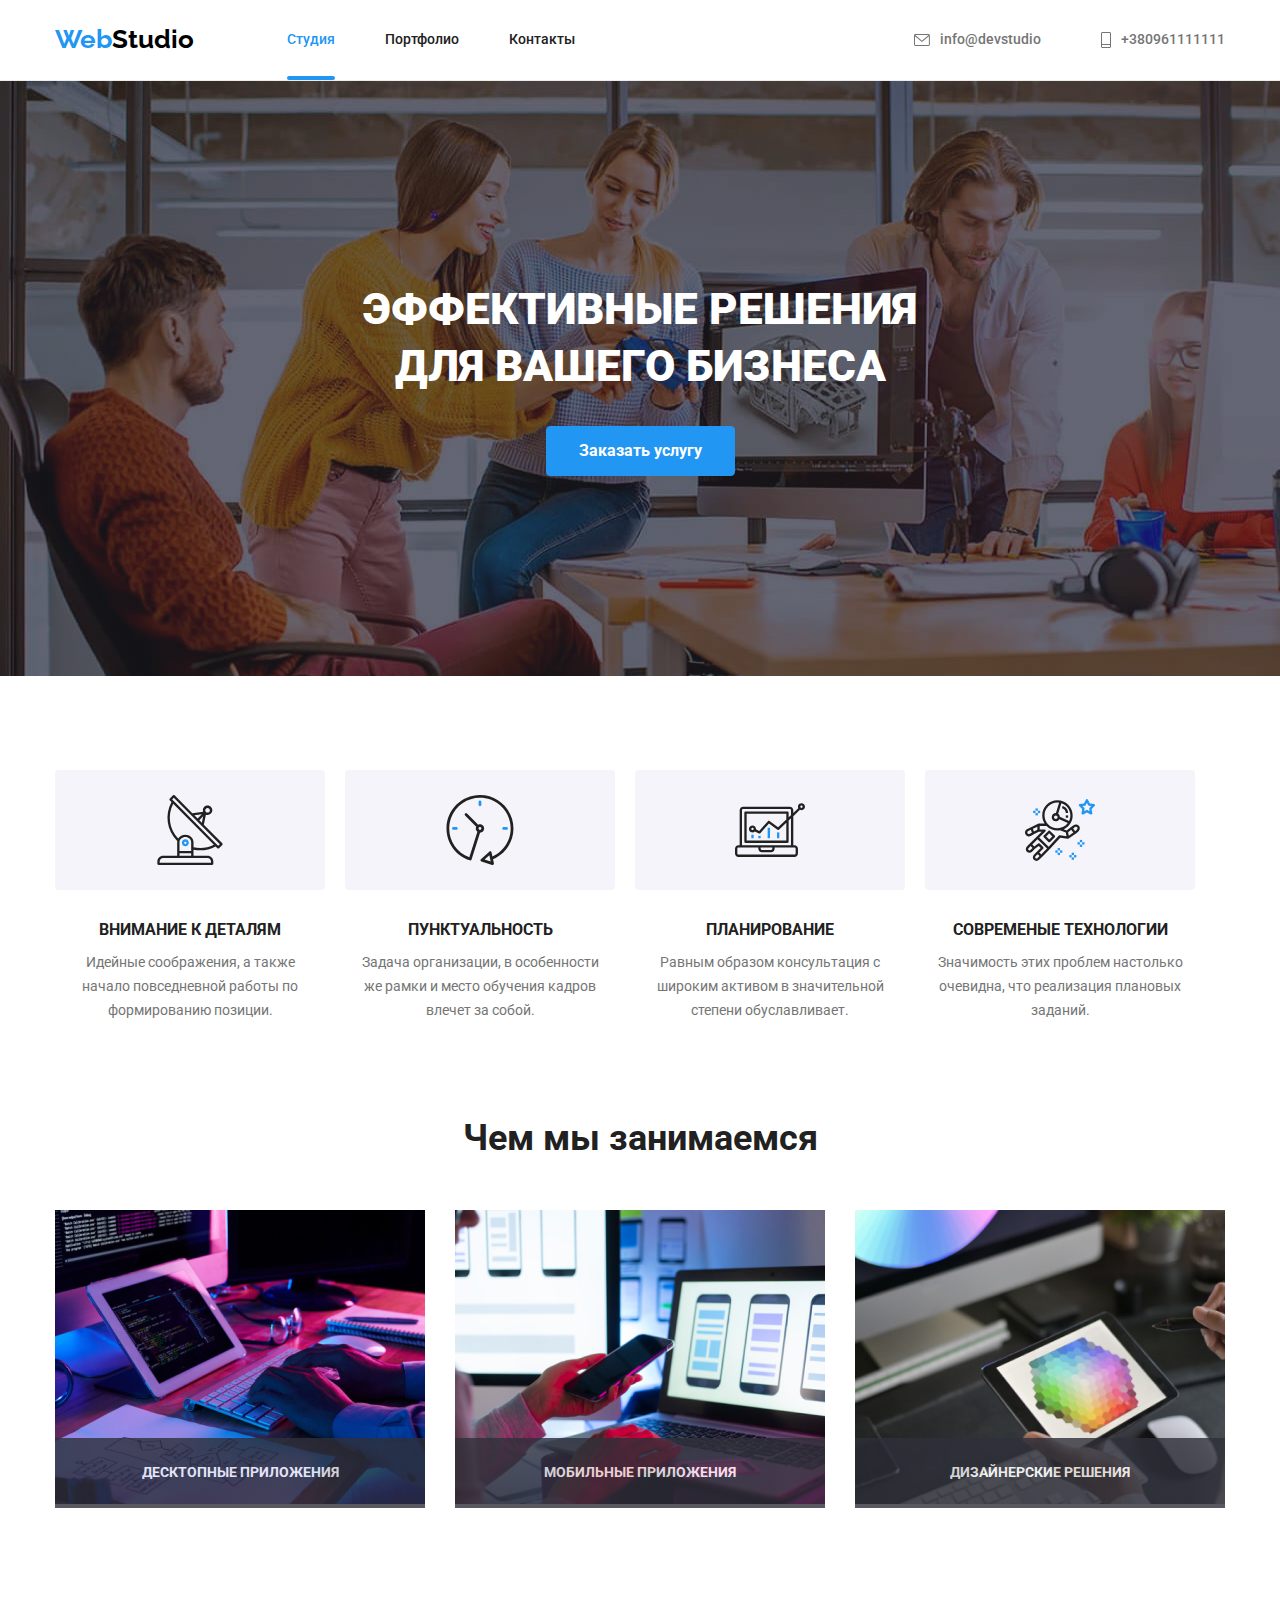
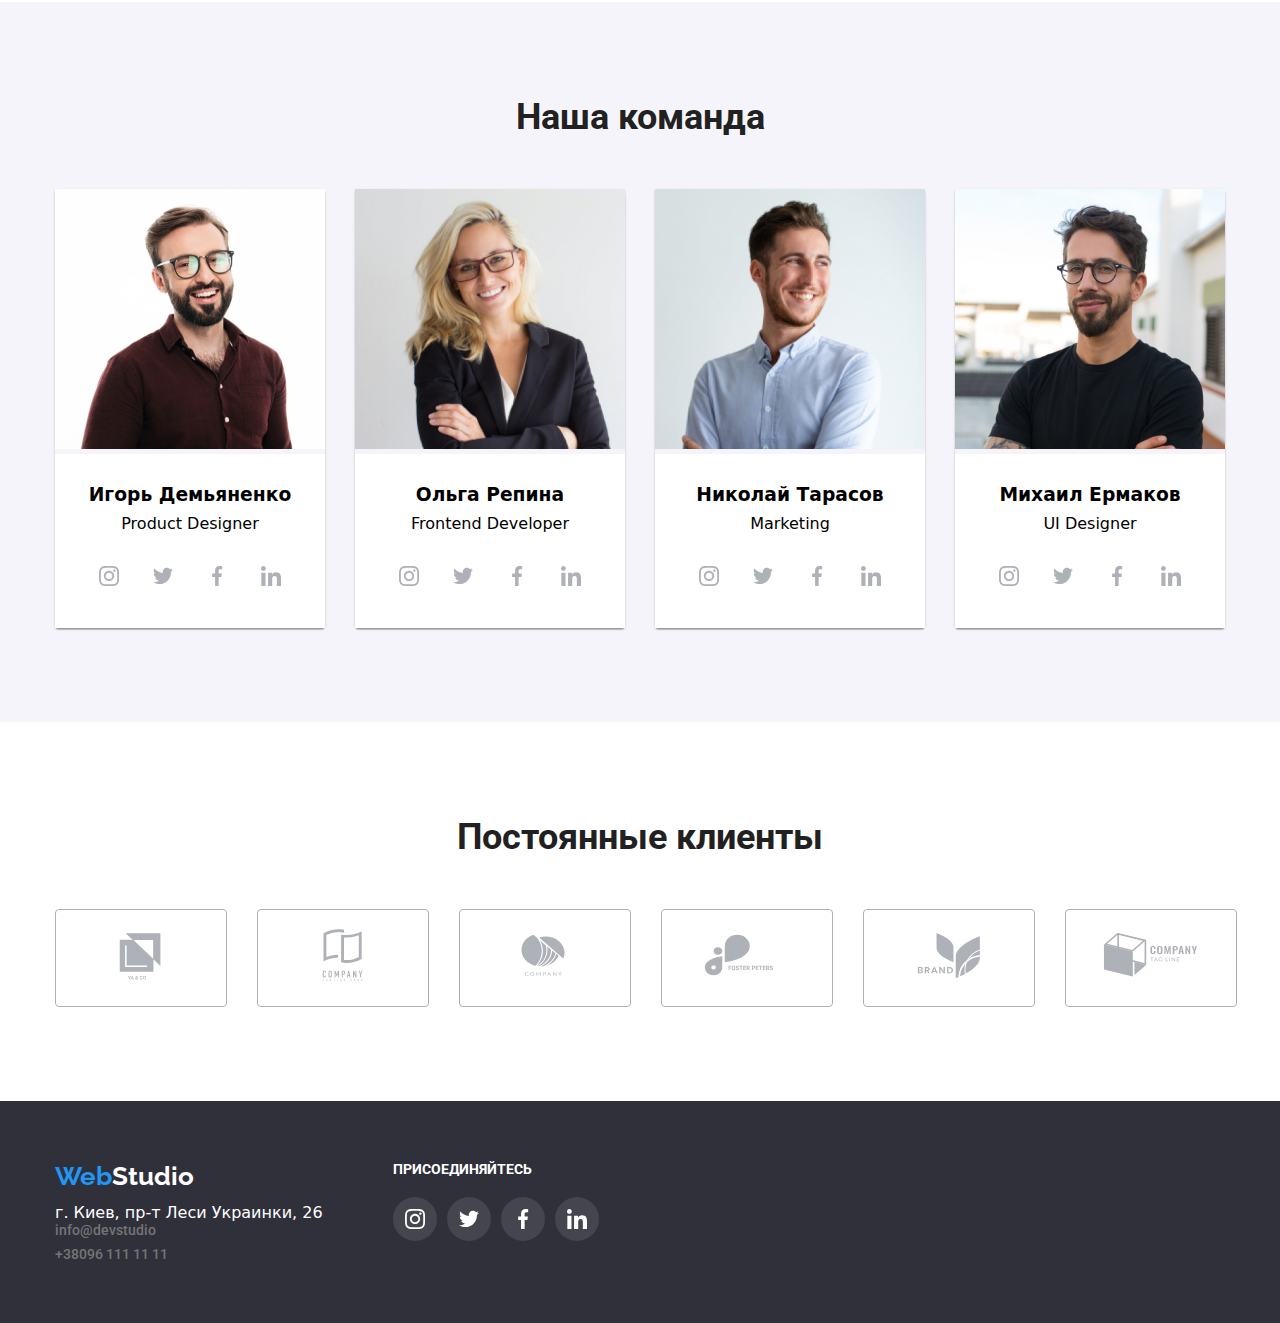
==== index.html @ ab459bc2 "first commit" ====
<!DOCTYPE html>
<html lang="ru">

<head>
    <meta charset="UTF-8">
    <meta http-equiv="X-UA-Compatible" content="IE=edge">
    <meta name="viewport" content="width=device-width, initial-scale=1.0">
    <title>Document</title>

    <link rel="stylesheet" href="https://cdnjs.cloudflare.com/ajax/libs/modern-normalize/1.0.0/modern-normalize.min.css">
    <link rel="stylesheet" href="./css/styles.css">
    <link rel="preconnect" href="https://fonts.gstatic.com">
    <link href="https://fonts.googleapis.com/css2?family=Raleway:wght@700&family=Roboto:wght@400;500;700;900&display=swap"
        rel="stylesheet">
</head>

<body>
    <header class="page-header">
        <div class="container">
        <!--upper part of site-->
        <a class="studio-link" href="./index.html"><span>Web</span>Studio</a>  
        <nav class="navigation" >
            <ul class="options">
                <li class="header-link">
                    <a class="link link-current" style="color: #2196F3" href="./index.html">Студия</a>
                </li>
                <li class="header-link">
                    <a class="link" href="./portfolio.html">Портфолио</a>
                </li>
                <li class="header-link">
                    <a class="link" href="">Контакты</a>
                </li>
            </ul>
        </nav>
    <!--h2-->
        <ul class="email phone">
            <li class="our-contacts">
               
            
            <a class="header-link mail" href="mail:info@devstudio"> <svg class="icon-contact">
                <use href="./images/symbol-defs.svg#icon-envelope"></use>
            </svg> info@devstudio</a>

            </li>
            <li class="our-contacts">
                
                
                <a class="header-link telephone" href="tel:+380961111111"> <svg class="icon-contact-phone">
                    <use href="./images/symbol-defs.svg#icon-Vector"></use>
                </svg> +380961111111</a>

            </li>
        </ul>

      </div>
    </header>

    <main>
        <!--first section-->
        <section class="main-title">
            <div class="box">
            <h1> Эффективные решения <br/> для вашего бизнеса</h1>
        </div>
             
        <button data-modal-open type="button" class="button-first" type="button">Заказать услугу</button>

            <div class="backdrop is-hidden" data-modal>
                <div class="modal">
                    <button class="modal-button" data-modal-close="">
                        <svg class="close">
                            <use href="./images/cross-defs.svg.svg#icon-cross "></use>
                        </svg>
                    </button>
                    
                </div>
            </div>

        </section>

        <!--description section-->
        <section class="details-section">

        <div class="container-details">

            <ul class="descript">
                <li>
                    <div class="box-one"></div>
                    <h3 class="small-title">ВНИМАНИЕ К ДЕТАЛЯМ</h3>
                    <p class="description">Идейные соображения, а также <br/> начало повседневной работы по <br/> формированию позиции.</p>
                </li>
                <li>
                    <div class="box-two"></div>
                    <h3 class="small-title">ПУНКТУАЛЬНОСТЬ</h3>
                    <p class="description">Задача организации, в особенности <br/> же рамки и место обучения кадров <br/> влечет за собой.</p>
                </li>
                <li>
                    <div class="box-three"></div>
                    <h3 class="small-title">ПЛАНИРОВАНИЕ</h3>
                    <p class="description">Равным образом консультация с <br/> широким активом в значительной <br/> степени обуславливает.</p>
                </li>
                <li>
                    <div class="box-four"></div>
                    <h3 class="small-title">СОВРЕМЕНЫЕ ТЕХНОЛОГИИ</h3>
                    <p class="description">Значимость этих проблем настолько <br/> очевидна, что реализация плановых <br/> заданий.</p>
                </li>
            </ul>
            
        </div>
        </section>

        <!--pictures section-->
<section class="container-pics-three">
<div class="container-pics">
            
    <h2>Чем мы занимаемся</h2>
             
    <ul class="card-set">
        <li class="item">

            <article class="three-pictures">
                <div class="main-pic">
                <img src="./images/pic1.jpg" alt="pic1" width="370" />
                
                <div class="small-pic">
                    <h6 class="small-name">Десктопные приложения</h6>

                </div>

                </div>
            </article>
        </li>

                <li class="item">

                    <article class="three-pictures">
                        <div class="main-pic">
                    <img src="./images/pic2.jpg" alt="pic2" width="370" />
                    <div class="small-pic">
                        <h6 class="small-name">Мобильные приложения</h6>
    
                    </div>
    
                    </div>
                </article>

                </li>

                <li class="item">

                    <article class="three-pictures">
                        <div class="main-pic">
                    <img src="./images/pic3.jpg" alt="pic3" width="370" />
                    <div class="small-pic">
                        <h6 class="small-name">Дизайнерские решения</h6>
    
                    </div>
    
                    </div>
                </article>

                </li>
            </ul>
        </div>
        </section>

        <!--our team section-->
        <section class="team-section">

            <div class="container-team">
                <h2>Наша команда</h2>

            <ul class="my-team">
                <li class="team-items">
                    <img src="./images/team1.jpg" alt="team1" width="270" />
                <div class="small-border">
                    <h3 class="small-title">Игорь Демьяненко</h3>
                    <p class="description">Product Designer</p>
                    <ul class="media">
                        <li class="media-icon">
                          <a class="change-insta" href="">
                              <svg class="insta-icon">
                                  <use href="./images/symbol-defs.svg#icon-instagram"></use>
                              </svg>
                          </a>
                        </li>
                        <li class="media-icon">
                            <a class="change-insta" href="">
                                <svg class="insta-icon">
                                    <use href="./images/symbol-defs.svg#icon-twitter"></use>
                                </svg>
                            </a>
                        </li>
                        <li class="media-icon">
                            <a class="change-insta" href="">
                                <svg class="insta-icon">
                                    <use href="./images/symbol-defs.svg#icon-facebook"></use>
                                </svg>
                            </a>
                        </li>
                        <li class="media-icon">
                            <a class="change-insta" href="">
                                <svg class="insta-icon">
                                    <use href="./images/symbol-defs.svg#icon-linkedin"></use>
                                </svg>
                            </a>
                        </li>
                    </ul>
                </div>  
                </li>
                 
                <li class="team-items">
                    <img src="./images/team2.jpg" alt="team2" width="270" />
                <div class="small-border-two">
                    <h3 class="small-title">Ольга Репина</h3>
                    <p class="description">Frontend Developer</p>
                <ul class="media">
                        <li class="media-icon">
                          <a class="change-insta" href="">
                              <svg class="insta-icon">
                                  <use href="./images/symbol-defs.svg#icon-instagram"></use>
                              </svg>
                          </a>
                        </li>
                        <li class="media-icon">
                            <a class="change-insta" href="">
                                <svg class="insta-icon">
                                    <use href="./images/symbol-defs.svg#icon-twitter"></use>
                                </svg>
                            </a>
                        </li>
                        <li class="media-icon">
                            <a class="change-insta" href="">
                                <svg class="insta-icon">
                                    <use href="./images/symbol-defs.svg#icon-facebook"></use>
                                </svg>
                            </a>
                        </li>
                        <li class="media-icon">
                            <a class="change-insta" href="">
                                <svg class="insta-icon">
                                    <use href="./images/symbol-defs.svg#icon-linkedin"></use>
                                </svg>
                            </a>
                        </li>
                </ul>
                </div>
                </li>
                <li class="team-items">
                    <img src="./images/team3.jpg" alt="team3" width="270" />
                <div class="small-border-three">
                    <h3 class="small-title">Николай Тарасов</h3>
                    <p class="description">Marketing</p>
                <ul class="media">
                        <li class="media-icon">
                          <a class="change-insta" href="">
                              <svg class="insta-icon">
                                  <use href="./images/symbol-defs.svg#icon-instagram"></use>
                              </svg>
                          </a>
                        </li>
                        <li class="media-icon">
                            <a class="change-insta" href="">
                                <svg class="insta-icon">
                                    <use href="./images/symbol-defs.svg#icon-twitter"></use>
                                </svg>
                            </a>
                        </li>
                        <li class="media-icon">
                            <a class="change-insta" href="">
                                <svg class="insta-icon">
                                    <use href="./images/symbol-defs.svg#icon-facebook"></use>
                                </svg>
                            </a>
                        </li>
                        <li class="media-icon">
                            <a class="change-insta" href="">
                                <svg class="insta-icon">
                                    <use href="./images/symbol-defs.svg#icon-linkedin"></use>
                                </svg>
                            </a>
                        </li>
                </ul>
                </div>
                </li>
                <li class="team-items">
                    <img src="./images/team4.jpg" alt="team4" width="270" />
                <div class="small-border-four">
                    <h3 class="small-title">Михаил Ермаков</h3>
                    <p class="description">UI Designer</p>
                <ul class="media">
                        <li class="media-icon">
                          <a class="change-insta" href="">
                              <svg class="insta-icon">
                                  <use href="./images/symbol-defs.svg#icon-instagram"></use>
                              </svg>
                          </a>
                        </li>
                        <li class="media-icon">
                            <a class="change-insta" href="">
                                <svg class="insta-icon">
                                    <use href="./images/symbol-defs.svg#icon-twitter"></use>
                                </svg>
                            </a>
                        </li>
                        <li class="media-icon">
                            <a class="change-insta"  href="">
                                <svg class="insta-icon">
                                    <use href="./images/symbol-defs.svg#icon-facebook"></use>
                                </svg>
                            </a>
                        </li>
                        <li class="media-icon">
                            <a class="change-insta" href="">
                                <svg class="insta-icon">
                                    <use href="./images/symbol-defs.svg#icon-linkedin"></use>
                                </svg>
                            </a>
                        </li>
                </ul>
                </div>
                </li>
            </ul>
        </div>
        </section>


        <section class="clients-section">
            <div class="container-clients">
                <h2>Постоянные клиенты</h2>
        <ul class="company-divide">
            
<li class="company-li">
    <a class="change-company" href="">
        <svg class="logo-icon">
            <use href="./images/symbol-defs-my.svg#icon-Logo"></use>
        </svg>
    </a>
</li>

<li class="company-li">
    <a class="change-company" href="">
        <svg class="logo-icon">
            <use href="./images/symbol-defs-my.svg#icon-Logo-1"></use>
        </svg>
    </a>
</li>
<li class="company-li">
    <a class="change-company" href="">
        <svg class="logo-icon">
            <use href="./images/symbol-defs-my.svg#icon-Logo-2"></use>
        </svg>
    </a>
</li>
<li class="company-li">
    <a class="change-company" href="">
        <svg class="logo-icon">
            <use href="./images/symbol-defs-my.svg#icon-Logo-3"></use>
        </svg>
    </a>
</li>
<li class="company-li">
    <a class="change-company" href="">
        <svg class="logo-icon">
            <use href="./images/symbol-defs-my.svg#icon-Logo-4"></use>
        </svg>
    </a>
</li>
<li class="company-li">
    <a class="change-company" href="">
        <svg class="logo-icon">
            <use href="./images/symbol-defs-my.svg#icon-Logo-5"></use>
        </svg>
    </a>
</li>
                
        </ul>
            </div>
        </section>

</main>


    <footer>
        <div class="last-container">
   
            <div class="footer-contacts">
            <a class="website-name-footer" href="./index.html"><span>Web</span>Studio</a>
            
            <adress>
                
                <p>г. Киев, пр-т Леси Украинки, 26</p>
                    
            <ul>
                        <li>
                            <a class="header-link one" href="mailto:info@devstudio">info@devstudio</a>
                        </li>
                        <li>
                            <a class="header-link" href="tel:+380961111111">+38096 111 11 11</a>
                        </li>
            </ul>      
            </adress>    
            </div>  
          

            <ul class="footer-icons">
                <h3 class="adress-divide">ПРИСОЕДИНЯЙТЕСЬ</h3>
                <ul class="footer-media">
                    <li class="media-icon">
                      <a class="last-icons" href="">
                          <svg class="button-icon my-footer">
                              <use href="./images/symbol-defs.svg#icon-instagram"></use>
                          </svg>
                      </a>
                    </li>
                    <li class="media-icon">
                        <a class="last-icons" href="">
                            <svg class="button-icon my-footer">
                                <use href="./images/symbol-defs.svg#icon-twitter"></use>
                            </svg>
                        </a>
                    </li>
                    <li class="media-icon">
                        <a class="last-icons" href="">
                            <svg class="button-icon my-footer">
                                <use href="./images/symbol-defs.svg#icon-facebook"></use>
                            </svg>
                        </a>
                    </li>
                    <li class="media-icon">
                        <a class="last-icons" href="">
                            <svg class="button-icon my-footer">
                                <use href="./images/symbol-defs.svg#icon-linkedin"></use>
                            </svg>
                        </a>
                    </li>
            </ul>
           
    </ul>
                     
            
            </div>
   
    </footer>

    <script src="./js/modal.js"></script>
    
</body>

</html>
---- css/styles.css ----
:root {
  --accent-color: var(--accent-color) #2196f3;
  --main-colour: #212121;
  --second-colour: #757575;
  --main-title-color: #ffffff;
  --button-color: #ffffff;
  --p-color: #757575;
  --adress-color: #ffffff;

}

/*універсальний селектор */

/** {
  box-sizing: border-box;
  margin: 0px;
  padding: 0px;}*/


span {
  color: #2196f3;
}

.main-title h1{
text-transform: uppercase;
font-family: Roboto;
font-style: normal;
font-weight: 900;
font-size: 44px;
line-height: 1.3;
color: #FFFFFF;
text-align: center;
margin-top: 0;
}
.backdrop{
  visibility: inherit;
  position: fixed;
  top: 0;
  left: 0;
  width: 100%;
  height: 100%;
  background-color: rgba(0, 0, 0, 0.2);;
  opacity: 1;
  transition: opacity 250ms cubic-bezier(0.4, 0, 0.2, 1);
}
.backdrop.is-hidden{
opacity: 0;
pointer-events: none;
visibility: hidden;
}

.close{
  fill: black;
  stroke: 1px;
  width: 30px;
  height: 30px;
  background-color: transparent;
}
.modal{
  position: absolute;
  top: 50%;
  left: 50%;
  transform: translate(-50%, -50%) scale(1);

  width: 528px;
  height: 581px;
  background-color: #FFFFFF;
  padding: 40px 43px;
  box-shadow: 0px 1px 3px rgba(0, 0, 0, 0.12), 0px 1px 1px rgba(0, 0, 0, 0.14), 0px 2px 1px rgba(0, 0, 0, 0.2);
  border-radius: 4px; 
}

.modal-button{
position: absolute;
top: 8px;
right: 8px;
width: 30px;
height: 30px;
background-color: white;
border: 1px solid rgba(0, 0, 0, 0.1);
border-radius: 50%;
margin-top: 8px;
margin-right: 8px;
display: flex;
align-items: center;
cursor: pointer;
transition: fill 250ms cubic-bezier(0.4, 0, 0.2, 1);
}
.modal-button:hover,
.modal-button:focus{
  fill: #2196F3;
}



.box {
  width: 1200px;
  margin-left: auto;
  margin-right: auto;
  margin-bottom: 0;
}
.main-title{
  max-width: 1600px;
  padding-top: 200px;
  padding-bottom: 200px;
  margin: 0 auto;
  background: linear-gradient( to right, rgba(47, 48, 58, 0.4), rgba(47, 48, 58, 0.4)),url(../images/background.jpg);
background-size: 1600px;
}
  
.header-link {
color: #757575;
font-family: Roboto;
font-style: normal;
font-weight: 500;
font-size: 14px;
line-height: 1.1;
transition-property: color;
transition-duration: 250ms;
transition-timing-function: cubic-bezier(0.4, 0, 0.2, 1);

}

.one{
  margin-bottom: 9px;
  margin-top: 9px;
}

.header-link:hover,
.header-link:focus {
  color: #2196f3;
}



.phone a {
  display: flex;
  align-items: center;
}

.mail::before{
background-image: url(../images/team2.jpg);
fill: red;
width: 16px;
height: 12px;
stroke: #757575;

}


.email-icon:hover {
  stroke: #2196F3 ;
  fill: #2196F3;
}

.icon-contact{
width: 16px;
height: 12px;
fill: #757575;
margin-right: 10px;
fill: currentColor;
}

.icon-contact:hover{
  border: 1px;
  fill: #2196F3;
}

.icon-contact-phone{
  width: 10px;
  height: 16px;
  fill: #757575; 
  margin-right: 10px;
  fill: currentColor;
}
.our-contacts{
  display: flex;
  align-items: center;
}

.icon-contact-phone:hover{
  border: 1px;
  fill: #2196F3;
}
.our-contacts a{
margin-left: 10px;
}
  .email {
  display: flex;
  margin-left: auto;
  font-family: Roboto;
  font-style: normal;
  font-weight: 500;
  font-size: 14px;
  line-height: 1.14px;
  }
  .email li:not(:last-child) {
    margin-right: 50px;
  }

.studio-link{
  font-family: Raleway;
  font-style: normal;
  font-weight: bold;
  font-size: 26px;
  line-height: 1.2;
  color: #000000;
  margin-right: 93px;
  }

  /*.container-buttons li {
  display: inline-block;
  font-family: Roboto;
  font-style: normal;
  font-weight: 500;
  font-size: 16px;
  line-height: 1.6;
  color: var(--main-colour);
  background-color: #F5F4FA;
  border-radius: 4px; 
  width: 1200px;
  margin: 0 auto;
  margin-bottom: 50px;
 }*/



.container-buttons:hover,
:focus {color: white;
}
.bigger-section{
  padding-top: 94px;
  padding-bottom: 94px;
}
.button-one {
text-align: center;
cursor: pointer;
padding: 6px 22px;
background-color: #f5f4fa;
border: transparent;
border-radius: 4px;
font-family: Roboto;
font-weight: 500;
transition-duration: 250ms;
box-shadow: color;
transition-property: background-color, color, box-shadow;
transition-timing-function: cubic-bezier(0.4, 0, 0.2, 1);
}

.button-one:hover,
.button-one:focus {
  color: white;
  background-color: #2196F3;

  box-shadow: 0px 3px 1px rgba(0, 0, 0, 0.1), 0px 1px 2px rgba(0, 0, 0, 0.08), 0px 2px 2px rgba(0, 0, 0, 0.12);
}
ul {
  list-style: none;
  margin: 0;
  padding: 0;

}

a {
  text-decoration: none;
  color: inherit;
}

.darkFontSecond {
  background-color: #2f303a;
  width: 1600px;
  height: 252px;
  left: 0px;
  top: 1628px;
}
/*section {
  background: #e5e5e5;*/

.page {
  border: 1px solid black;
}
  .page-header {
    border-bottom: 1px solid #ECECEC;
    padding-top: 24px;
    padding-bottom: 24px;
  }

/*section {
  background: #e5e5e5;*/
}


background-image: url("../images/background.jpg");
h1 {
  display: inline-block;
 list-style: none;
 margin: 0;
 padding: 0;
 margin-top: 0;
 margin-bottom: 30px;
}
.container {
  display: flex;
  width: 1200px;
  padding-left: 15px;
  padding-right: 15px;
  margin: 0 auto;
  align-items: center;
  border-bottom: 1px solid transparent;
}
.navigation a {
  align-items: center;
  display: flex;
  font-family: Roboto;
  font-size: 14px;
  font-style: normal;
  font-weight: 500;
  line-height: 1.1;
  color: var(--main-colour);
 
}
.navlist {
display: flex;
margin-top: 32px;
margin-bottom: 32px;
margin-left: 93px;
width: 294px;
}

.descript{
  display: flex;
  justify-content: space-between;
  margin-right: 30px;
}

.navlist > .header-link:not(:last-child) {
  margin-right: 50px;
}

.contactlist {
  display: flex;
  margin-left: auto;
}

.options .link{
  text-decoration: none;
  font-weight: 500;
  font-size: 14px;
  line-height: 1.2;
  transition-property: color;
  transition-duration: 250ms;
  transition-timing-function: cubic-bezier(0.4, 0, 0.2, 1);
}
.options:hover,
.options:focus{
color: #2196F3;
}
.link-current{
  color: #2196F3;
  position: relative;
}

.link-current::after{
  display: block;
  content: "";
  position: absolute;
  left: 0;
  bottom: 0;
  top: 45px;
  display: block;
  width: 100%;
  height: 4px;
  background-color: #2196F3;
  opacity: 0;
  transition: opacity 250ms cubic-bezier(0.4, 0, 0.2, 1);
}
.link-current::after{
  opacity: 1;
  border-radius: 2px;

}
.options {
  display: flex;
  /*margin-top: 32px;
  margin-bottom: 32px;
  margin-left: 93px;
  width: 294px;*/
  justify-content: space-between;
  }

.options li:not(:last-child) {
  margin-right: 50px;
}


.header-link {
  display: block;
  position: relative;
  text-decoration: none;

}

.buttons {
display: flex;
justify-content: center;
margin-bottom: 50px;
}

.buttons >.button-list:not(:last-child){
  margin-right: 8px;
}
.button-first:hover,
.button-first:focus {
  color: white;
}

.button-first  {
  font-family: Roboto;
  font-weight: 700;
  font-style: normal;
  font-size: 16px;
  line-height: 1.8;
  color: var(--button-color);
  background-color: #2196F3;
  border-radius: 4px;
  cursor: pointer;
  padding: 10px 32px;
  border: 1px solid #2196F3;
  margin-top: 30px;
  margin-left: auto;
  margin-right: auto;
  display: block;
  cursor: pointer;
}

h3{
  list-style: none;
 margin: 0;
 padding: 0;
 margin-bottom: 10px;
}
p{
 margin: 0;
 padding: 0;
}

.small-border{
  padding-top: 30px;
  padding-bottom: 30px;
  padding-left: 32px;
 padding-right: 32px;
 text-align: center;
 background-color: #ffffff;
}
.small-border-two{
  padding-top: 30px;
  padding-bottom: 30px;
  padding-left: 32px;
 padding-right: 32px;
 text-align: center;
 background-color: #ffffff;
  
}
.small-border-three{
  padding-top: 30px;
  padding-bottom: 30px;
  padding-left: 32px;
 padding-right: 32px;
 text-align: center;
 background-color: #ffffff;
  
}
.small-border-four{
  padding-top: 30px;
  padding-bottom: 30px;
  padding-left: 32px;
 padding-right: 32px;
 text-align: center;
 background-color: #ffffff;
  
}
.details-section{
  padding-top: 94px;
  padding-bottom: 94px;
}
.container-details{
  width: 1200px;
  padding-left: 15px;
  padding-right: 15px;
  margin: 0 auto;
}
.container-details h3 {
  font-family: Roboto;
  font-style: normal;
  font-weight: bold;
  font-size: 16px;
  line-height: 1.3;
  color: var(--main-colour);
}
.container-details p {
  font-family: Roboto;
  font-style: normal;
  font-weight: normal;
  font-size: 14px;
  line-height: 1.7;
  color: var(--second-colour);
}
.small-title {
  margin-bottom: 10px;
  text-align: center;
}

.box-one{
width: 270px;
height: 120px;
background: #F5F4FA;
border-radius: 4px;

background-image: url(../images/description.svg);
background-repeat: no-repeat;
background-position: center;
margin-bottom: 30px;
display: flex;
align-items: center;
justify-content: space-between;
}

.box-two{
  width: 270px;
  height: 120px;
  background: #F5F4FA;
  border-radius: 4px;
  background-image: url(../images/description-1.svg);
  background-repeat: no-repeat;
  background-position: center;
  margin-bottom: 30px;
display: flex;
align-items: center;
justify-content: space-between;
  }

.box-three{
  width: 270px;
  height: 120px;
  background: #F5F4FA;
  border-radius: 4px;
  
  background-image: url(../images/description-2.svg);
  background-repeat: no-repeat;
  background-position: center;
  margin-bottom: 30px;
display: flex;
align-items: center;
justify-content: space-between;
}

.box-four{
width: 270px;
height: 120px;
background: #F5F4FA;
border-radius: 4px;

background-image: url(../images/description-3.svg);
background-repeat: no-repeat;
background-position: center;
margin-bottom: 30px;
display: flex;
align-items: center;
justify-content: space-between;
}

 h2{
  font-family: Roboto;
  font-style: normal;
  font-weight: bold;
  font-size: 36px;
  line-height: 1.2;
  color: var(--main-colour);
  
}
.container-pics{
width: 1200px;
padding-left:15px ;
padding-right: 15px;
margin: 0 auto;
padding-bottom: 94px;

.container-pics-three{
  padding-bottom: 94px;
}
}


.main-pic{
position: relative;
}
.small-pic{
position: absolute;
width: 370px;
height: 70px;
background-color: #2F303A;
opacity: 80%;
bottom: 0;
display: flex;
align-items: center;
justify-content: center;
}

.small-pic h6{
  text-align: center;
  font-family:Roboto;
  font-weight: 700;
  font-style: normal;
  font-size: 14px;
  line-height: 1.14;
color: #FFFFFF;
text-transform: uppercase;
margin-left: auto;
margin-right: auto;
margin: 0;
padding: 0;
 
}

.card-set {
  padding: 0px;
  margin: 0px;
  list-style: none;
  display: flex;
  flex-wrap: wrap;
}

.card-set >.item:not(:last-child) {
margin-right: 30px;
}

.container-team{
  width: 1200px;
  margin-left: auto;
  margin-right: auto;
  background-color: #F5F4FA;
  padding-left: 15px;
  padding-right: 15px;
}

.team-section{
  padding-top: 94px;
  padding-bottom: 94px ;
  background-color:#F5F4FA;
}
.my-team {
  display: flex;
  margin: 0;
  padding: 0;
  list-style: none;
}
.my-team > .team-items:not(:last-child) {
margin-right: 30px;
}

p{
  text-align: center;
}

.social-media{
  width: 44px;
  height: 44px;
  background-color: rgba(255, 255, 255, 0.1);;
  border-radius: 50px;
  justify-content: center;
  align-items: center;
}

.social-media:hover,
.social-media:focus {
  border: 1px;
  fill: white;
  color: #2196F3;
}



.insta-icon{
  width: 20px;
  height: 20px;
}

.change-insta {
  
width: 44px;
height: 44px;
display: flex;
border-radius: 50px;
justify-content: center;
align-items: center;

fill: #AFB1B8;
background-color:transparent;
transition-property: fill, background-color;
transition-duration: 250ms;
transition-timing-function: cubic-bezier(0.4, 0, 0.2, 1);

}

.change-insta:hover,
.change-insta:focus {
  background-color:#2196F3;
  fill: white;
}

.my-footer {
  width: 20px;
  height: 20px;
  fill: white;
  justify-content: center;
  align-items: center;
}
.media {
  display: flex;
  width: 206px;
  margin: 0;
  padding: 0;
  margin-top: 20px;
  justify-content: space-between;
  margin-left: auto;
  margin-right: auto;
}
footer{
  padding-top: 60px;
  padding-bottom: 60px;
  background-color: #2f303a;
}
}
.footer-icons{
  display: flex;
  width: 206px;
  margin: 0;
  padding: 0;
  margin-top: 20px;
  margin-left: auto;
  margin-right: auto;
}

.footer-media{
 display: flex;
 width: 206px;
 margin: 0;
 padding: 0;
 margin-top: 20px;
 justify-content: space-between;
 margin-left: auto;
 margin-right: auto;
}

/*.footer-icons{
  display: flex;
  flex-direction: column;
  justify-content: space-between;
}*/
.last-icons{
width: 44px;
height: 44px;
background-color: rgba(255, 255, 255, 0.1);
display: flex;
border-radius: 50px;
justify-content: center;
transition-property:background-color;
align-items: center;}


.last-icons:hover,
.last-icons:focus{
background-color: #2196F3;
}

.media > .media-icon:not(:last-child){
  margin-right: 10px;
}




.footer-media {
  display: flex;
  width: 206px;
  margin: 0;
  padding: 0;
  margin-top: 20px;
  justify-content: space-between;
  margin-left: auto;
  margin-right: auto;
}
.footer-media > .media-icon:not(:last-child){
  margin-right: 10px;
}



/*.footer-media li{
width: 44px;
height: 44px;
background-color: rgba(255, 255, 255, 0.1);;
border-radius: 50px;
justify-content: center;
align-items: center;
}

.footer-media li:hover{
  background-color:#2196F3
}*/

/*.footer-icons {
display: flex;
justify-content: space-between;
margin: 0;
padding: 0;
}*/

.company-divide:hover,
.company-divide:focus {
  color: #2196F3;
}


.company-divide{
  display: flex;
  justify-content: space-between;
 margin: 0;
 padding: 0;
}
.company-divide >.company-li:not(:last-child){
  margin-right: 30px;
}
.company-li{
  margin-left: auto;
 margin-right: auto;
}

.logo-icon{
  width: 106px;
  height: 60px;
 
}

.change-company {
  fill: #AFB1B8;

  padding: 16px 32px;
  border: 1px solid #AFB1B8;
  border-radius: 4px;
  margin-left: auto;
  margin-right: auto;
  display: block;
  text-align: center;
  transition-property: fill, border-color;
  transition-duration: 250ms;
  transition-timing-function: cubic-bezier(0.4, 0, 0.2, 1);
}

.change-company:hover,
.change-company:focus{
  fill: #2196F3;
  border-color: #2196F3;
}

 

.clients-section {
  padding: 0;
  padding-bottom: 94px;
  padding-top: 94px;
}
.container-clients h2{
  margin-bottom: 50px;
  
}
.company{
margin-right: 30px;
background-image: url(../images/logo.svg);
background-repeat: no-repeat;
background-position: center;
}


.company-zero{
  background-image: url(../images/logo.svg);
  background-repeat: no-repeat;
background-position: center;
}

.company-one{
  
  background-image: url(../images/logo-one.svg);
  background-repeat: no-repeat;
  background-position: center;
}
.company-two{
  
  background-image: url(../images/logo-2.svg);
  background-repeat: no-repeat;
  background-position: center;
}
.company-three{
  
  background-image: url(../images/logo-33.svg);
  background-repeat: no-repeat;
  background-position: center;
}
.company-four{
  
  background-image: url(../images/icon-client4.svg);
  color: #AFB1B8;
  background-repeat: no-repeat;
  background-position: center;
}
.company-five{
 
  background-image: url(../images/logo-5.svg);
  background-repeat: no-repeat;
  background-position: center;
}
.container-clients{
  width: 1200px;
  margin-left: auto;
  margin-right: auto;
  padding-left: 15px;
  padding-right: 15px;
  }

.company {
width: 170px;
height: 92px;
border: 1px solid #AFB1B8;
box-sizing: border-box;
border-radius: 4px;
}
.company-one{
  width: 170px;
  height: 92px;
  border: 1px solid #AFB1B8;
  box-sizing: border-box;
  border-radius: 4px;
}
.company-two{
  width: 170px;
  height: 92px;
  border: 1px solid #AFB1B8;
  box-sizing: border-box;
  border-radius: 4px;
}
.company-three{
  width: 170px;
  height: 92px;
  border: 1px solid #AFB1B8;
  box-sizing: border-box;
  border-radius: 4px;
}
.company-four{
  width: 170px;
  height: 92px;
  border: 1px solid #AFB1B8;
  box-sizing: border-box;
  border-radius: 4px;
}
.company-five {
  width: 170px;
  height: 92px;
  border: 1px solid #AFB1B8;
  box-sizing: border-box;
  border-radius: 4px;
}


h2 {
  font-family: Roboto;
  font-style: normal;
  font-weight: bold;
  font-size: 36px;
  line-height: 1.2;
  color: var(--main-colour);
  text-align: center;
  list-style: none;
 margin: 0;
 padding: 0;
 margin-bottom: 50px;
}



.container-third h3 {
  font-family: Roboto;
  font-style: normal;
  font-weight: 500;
  font-size: 16px;
  line-height: 1.2;
  color: var(--main-colour);
}

.container-third p {
  font-family: Roboto;
  font-style: normal;
  font-weight: normal;
  font-size: 16px;
  line-height: 1.2;
  color: var(--p-color);
}


.last-container{
  width: 1200px;
  padding-left: 15px;
  padding-right: 15px;
  margin: 0 auto;
}
.last-container{
  display: flex;
}
.container-adress{
  font-family: Roboto;
  font-style: normal;
  font-weight: normal;
  font-size: 14px;
  line-height: 1.5;
  color: white;
}
.last-container h6 {
font: Roboto;
font-weight: 400px;
list-style: none;
size: 14px;
color: #ffffff;
margin-bottom: 9px;
}

.footer-contacts {
  margin-right: 70px;
}
h6 {
  font-family: Roboto;
  font-style: normal;
  font-weight: normal;
  font-size: 14px;
  line-height: 1.5;
  color: white;
  margin-top: 20px;
  margin-bottom: 9px;
  
}

.footer-contacts p{
font: Roboto;
font-weight: 400;
font-style: normal;
size: 14px;
line-height: 1.7px;
color: #FFFFFF;
margin-bottom: 9px;

}


.adress-divide {
  font-family: Roboto;
  font-weight: 700;
  font-style: normal;
  font-size: 14px;
  Line height: 1.17px;
  color: white;
  margin-bottom: 20px;
}

.website-name-footer {
  color: #ffffff;
  font-family: Raleway;
  font-style: normal;
  font-weight: bold;
  font-size: 26px;
  line-height: 1.2;
  margin-bottom: 20px;
  display: block;
}
.website-name-footer a {
  margin-bottom: 20px;
}
.container-pictures{
  width: 1200px;
  margin: 0 auto;
  padding: 0 15px;
}



.big-border {
  align-items: center;
  display: block;
  padding: 20px 24px;
  border: 1px solid #EEEEEE;
  

}

/*.techno:hover .techno-text{
  opacity: 90%;
}

.techno{
  position: relative;
}

.techno-text:hover{
  position: absolute;
  width: 370px;
  height: 294px;
  background-color: #2196F3;
  opacity: 0;
  top: 0;
  left: 0;
  transition: 250ms;
}
}


.techno-text h6:hover{
font-family: Roboto;
font-style: normal;
font-weight: normal;
font-size: 18px;
line-height: 28px;
margin-left: 24px;
margin-right: 24px;
margin-top: 63px;
margin-bottom: 63px;

}
*/

.first-pics{
padding: 0;
margin: 0;
list-style: none;
display: flex;
flex-wrap: wrap;
margin-left: -30px;
margin-top: -30px;
}

.first-pics >.last-pics{
flex-basis: calc(100% / 3 - 30px);
margin-left: 30px;
margin-top: 30px;
}

.first-pics li{
  transition-property: box-shadow;
  transition-duration: 250ms;
  width: 404px;
  transition-timing-function: cubic-bezier(0.4, 0, 0.2, 1);
}

.overlay-card{
  position: relative;
  overflow: hidden;
}
.proj-overlay{
  position: absolute;
  content: "";
  top: 0;
  left: 0;
  width: 370px;
  height: 294px;
  background-color: #2196F3;
  opacity: 90%;
  transform: translateY(100%);
  transition: transform 250ms cubic-bezier(0.4, 0, 0.2, 1);
}
.overlay-text{
position: absolute;
transform: translate(-50%, -50%);
top: 50%;
left: 50%;
display: flex;
justify-content: center;
width: 322px;
height: 168px;
align-items: center;
margin: 0;
color: #FFFFFF;
font-size: 18px;
line-height: 1.56;
}

.thumb{
  text-decoration: none;
  display: block;
}

.thumb:hover .proj-overlay{
  cursor: pointer;
  transform: translate(0);
  opacity: 0px 1px 1px rgb(0 0 0 / 12%), 0px 4px 4px rgb(0 0 0 / 6%),
  1px 4px 6px rgb(0 0 0 / 16%);
}

.thumb:focus .proj-overlay{
  cursor: pointer;
  transform: translate(0);
  opacity: 0px 1px 1px rgb(0 0 0 / 12%), 0px 4px 4px rgb(0 0 0 / 6%),
  1px 4px 6px rgb(0 0 0 / 16%);
  animation: 0px 1px 1px rgb(0 0 0 / 12%), 0px 4px 4px rgb(0 0 0 / 6%),
  1px 4px 6px rgb(0 0 0 / 16%);
}

.thumb:hover,
.thumb:focus{
  box-shadow: 0px 1px 1px rgba(0, 0, 0, 0.12), 0px 4px 4px rgba(0, 0, 0, 0.06), 1px 4px 6px rgba(0, 0, 0, 0.16);
}

.team-items {
  box-shadow: 0px 1px 3px rgba(0, 0, 0, 0.12), 0px 1px 1px rgba(0, 0, 0, 0.14), 0px 2px 1px rgba(0, 0, 0, 0.2);
border-radius: 0px  4px 4px;

}
.last-pics h4 {
  font-family: Roboto;
  font-style: normal;
  font-weight: bold;
  font-size: 18px;
  line-height: 2;
  color: var(--main-colour);
  margin: 20px 0 4px 0;
  margin-right: 24px;
  list-style: none;
 margin: 0;
 padding: 0;
}

h5 {
  /*font-family: Roboto;*/
  font-style: normal;
  font-weight: normal;
  font-size: 16px;
  line-height: 1.9;
  color: var(--second-colour);
  list-style: none;
  margin: 0;
  padding: 0;
}
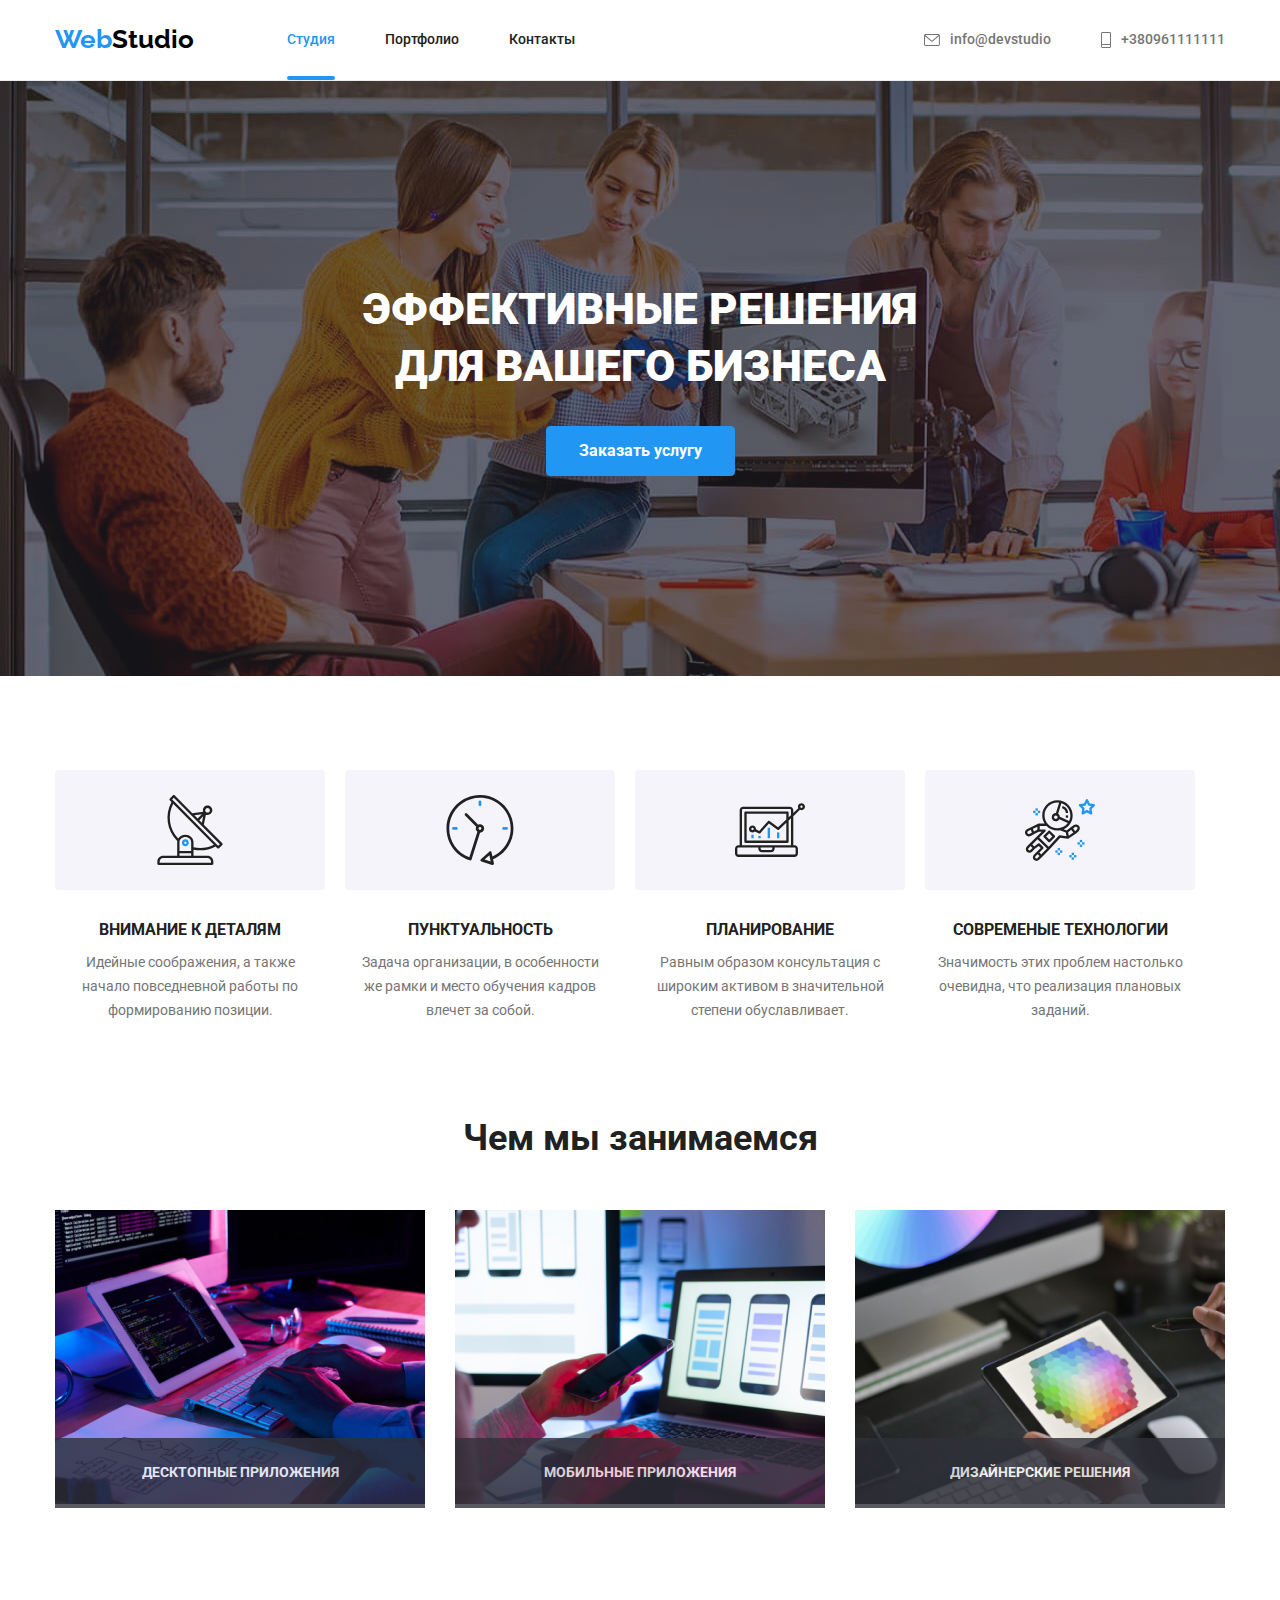
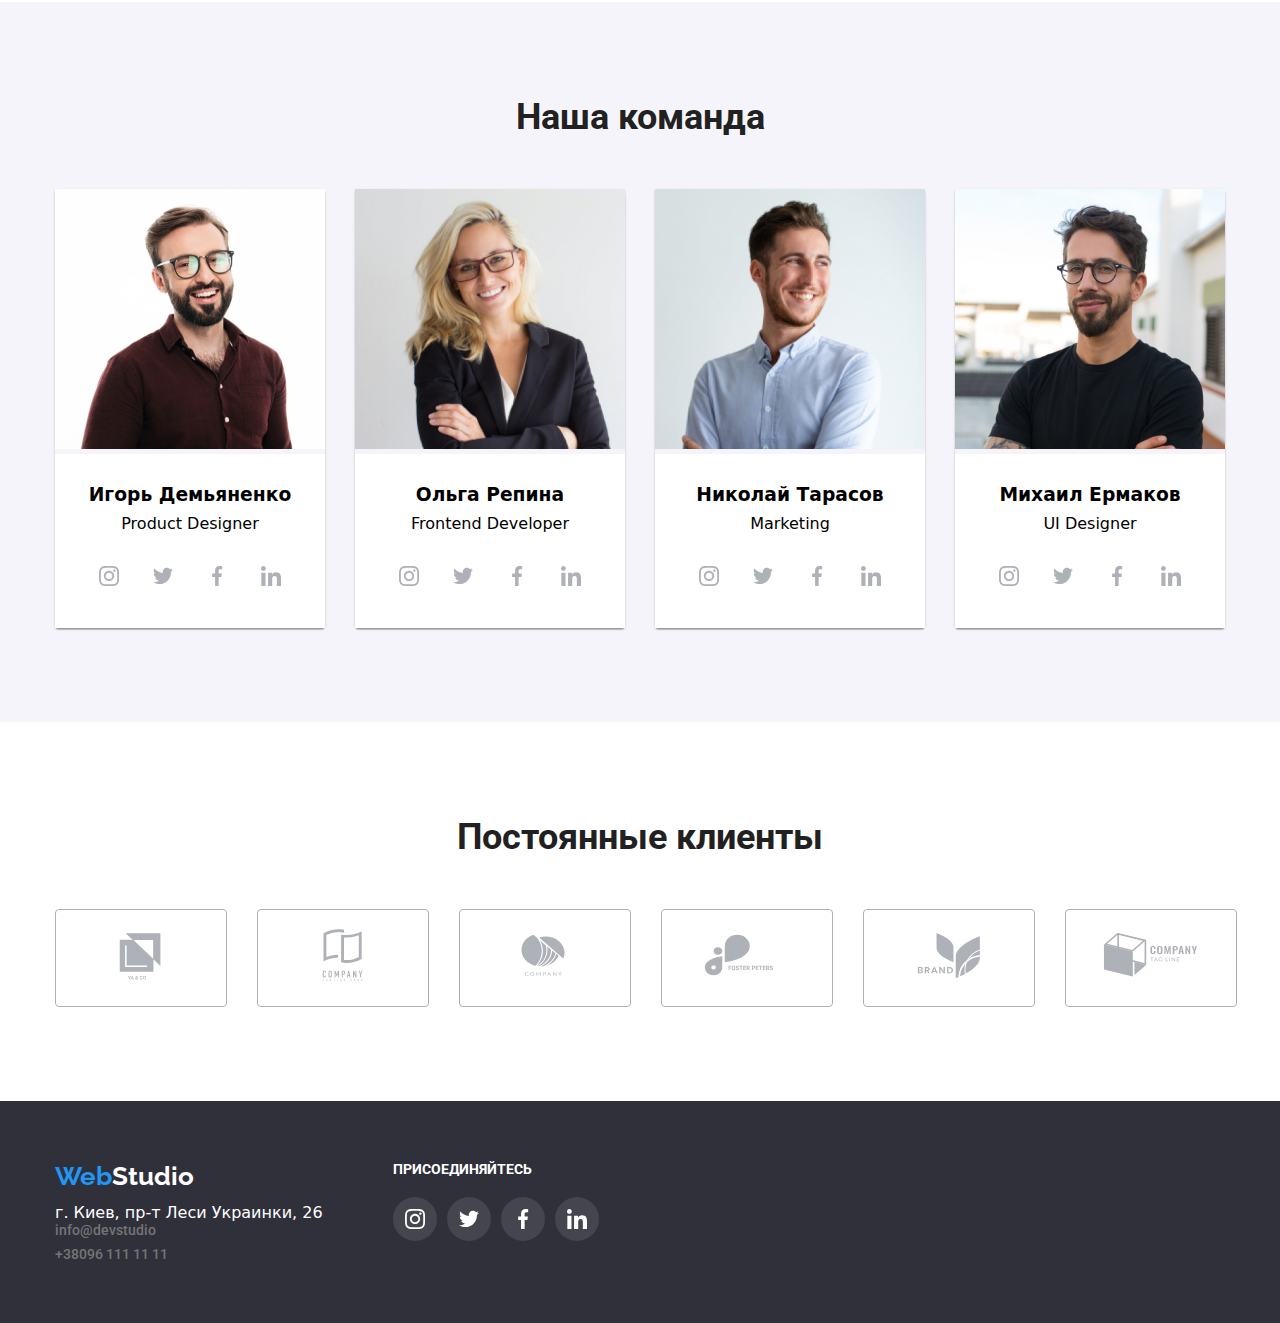
==== commit 4bb2f6d5: "almost" ====
--- a/index.html
+++ b/index.html
@@ -71,10 +71,58 @@
                             <use href="./images/cross-defs.svg.svg#icon-cross "></use>
                         </svg>
                     </button>
+
+           <p class="modal-title">Оставьте свои данные, мы вам перезвоним</p> 
+           <form class="form">
+               <label class="form-label" for="name">Имя
+                   <span class="form-wrap">
+                       <input class="form-input" type="text" name="user-name" id="name">
+                       <svg class="form-ic">
+                           <use href="./images/ic-symbol-defs.svg#icon-human-ic"></use>
+                       </svg>
+                   </span>
+               </label>
+
+               <label class="form-label" for="name">Телефон
+                <span class="form-wrap">
+                    <input class="form-input" type="tel" name="tel" id="tel">
+                    <svg class="form-ic">
+                        <use href="./images/ic-symbol-defs.svg#icon-tel-ic"></use>
+                    </svg>
+                </span>
+            </label>
+
+            <label class="form-label" for="name">Почта
+                <span class="form-wrap">
+                    <input class="form-input" type="email" name="email" id="email">
+                    <svg class="form-ic">
+                        <use href="./images/ic-symbol-defs.svg#icon-mail-ic"></use>
+                    </svg>
+                </span>
+            </label>
+
+            <label class="input-comment" for="comment">Комментарий
+                <textarea class="input-text" name="comment" id="comment" cols="56" rows="8" placeholder="Введите текст"></textarea>
+            </label>
+
+            <label class="input-checkbox" for="agreement">
+                <input class="checkbox-form checkbox-hidden-agreement" type="checkbox" name="agreement" value="agreement" id="agreement">
+                <span class="icons-checkbox"></span>
+                <span class="checkbox-agree">
+                    Соглашаюсь с рассылкой и принимаю
+                    <a class="agreement-conditions" href="Условия договора">Условия договора</a>
+                </span>
+            </label>
+
+            <label for="submit">
+                <button data-modal-open type="button" class="button-first" type="button">Отправить</button>
+              
+            </label>
+               
+           </form>        
                     
                 </div>
             </div>
-
         </section>
 
         <!--description section-->
--- a/css/styles.css
+++ b/css/styles.css
@@ -41,7 +41,7 @@
   height: 100%;
   background-color: rgba(0, 0, 0, 0.2);;
   opacity: 1;
-  transition: opacity 250ms cubic-bezier(0.4, 0, 0.2, 1);
+  transition: opacity 250ms cubic-bezier(0.4, 0, 0.2, 1), visibility 250ms cubic-bezier(0.4, 0, 0.2, 1);
 }
 .backdrop.is-hidden{
 opacity: 0;
@@ -55,6 +55,7 @@
   width: 30px;
   height: 30px;
   background-color: transparent;
+  
 }
 .modal{
   position: absolute;
@@ -91,6 +92,173 @@
   fill: #2196F3;
 }
 
+.modal-title{
+color: #212121;
+text-align: center;
+font-family: Roboto;
+font-style: normal;
+font-weight: bold;
+font-size: 20px;
+line-height: 1.15;
+letter-spacing: 0.03em;
+}
+
+.form{
+  display: flex;
+  flex-direction: column;
+}
+
+.form-label{
+text-align: left;
+display: block;
+margin-bottom: 10px;
+font-family: Roboto;
+font-style: normal;
+font-weight: normal;
+font-size: 12px;
+line-height: 1.16;
+color: #757575;
+}
+
+.form-wrap{
+  position: relative;
+  display: block;
+  margin-top: 4px;
+}
+
+.form-input{
+  width: 100%;
+  height: 40px;
+  padding: 0;
+  padding-left: 42px;
+  border: 1px solid rgba(33, 33, 33, 0.2);
+  outline: none;
+  border-radius: 4px;
+  cursor: pointer;
+  transform: border 250ms cubic-bezier(0.4, 0, 0.2, 1);
+}
+
+.form-input:hover,
+.form-input:focus{
+  border-color: #188CE8;
+  transition: border 250ms cubic-bezier(0.4, 0, 0.2, 1);
+}
+
+.form-ic{
+  display: flex;
+  justify-content: center;
+  align-items: center;
+  position: absolute;
+  top: 50%;
+  width: 18px;
+  height: 18px;
+  margin-left: 12px;
+  transform: translateY(-50%);
+  transition: fill 250ms cubic-bezier(0.4, 0, 0.2, 1);
+}
+
+.form-ic:hover,
+.form-icon:focus{
+  fill:#2196F3;
+}
+
+.input-comment{
+text-align: left;
+display: block;
+font-family: Roboto;
+font-style: normal;
+font-weight: normal;
+font-size: 12px;
+line-height: 1.14;
+}
+
+.input-text{
+  width: 100%;
+  height: 120px;
+  padding-top: 12px;
+  padding-left: 16px;
+  margin-top: 4px;
+  margin-bottom: 20px;
+  resize: none;
+  font-size: 14px;
+line-height: 1.14;
+border: 1px solid rgba(33, 33, 33, 0.2);
+box-sizing: border-box;
+border-radius: 4px;
+outline: none; 
+transition: border 250ms cubic-bezier(0.4, 0, 0.2, 1);
+cursor: pointer;
+}
+
+.input-text:hover,
+.input-text:focus{
+border-color:#2196F3;
+transition: border 250ms cubic-bezier(0.4, 0, 0.2, 1);
+}
+
+.input-checkbox{
+  display: flex;
+  justify-content: end;
+  align-items: center;
+  margin-bottom: 30px;
+  cursor: pointer;
+}
+
+.checkbox-form{
+  display: inline-block;
+  font-size: 12px;
+  line-height: 1.16px;
+}
+
+.icons-checkbox{
+  display: inline-block;
+  width: 16px;
+  height: 15px;
+  background-color: white;
+  border-radius:4px;
+  border: 2px solid #000;
+  transition-property: background-color, border;
+  transition-duration: 250ms;
+  transition-timing-function:cubic-bezier(0.4, 0, 0.2, 1);
+}
+
+.icons-checkbox:hover,
+.icons-checkbox:focus{
+border-color: #2196f3;
+transition: border 250ms cubic-bezier(0.4, 0, 0.2, 1);
+}
+
+.checkbox-hidden-agreement{
+  position: absolute;
+  width: 1px;
+  height: 1px;
+  margin: -1px;
+  padding: 0;
+  overflow: hidden;
+  border: 0;
+  clip: rect(0 0 0 0);
+}
+
+.checkbox-hidden-agreement:checked + .icons-checkbox{
+  background-image: url(../images/Vector.svg);
+  background-color: var(--accent-color);
+  border-color: var(--accent-color);
+  background-size: contain;
+  background-origin: border-box;
+  background-repeat: no-repeat;
+}
+
+.checkbox-agree{
+  display: inline-block;
+  padding-left: 7px;
+  font-size: 14px;
+  line-height: 1.71;
+  color: #757575;
+}
+.agreement-conditions{
+  color: #2196f3;
+  transition: color 250ms cubic-bezier(0.4, 0, 0.2, 1);
+}
 
 
 .box {
@@ -118,7 +286,6 @@
 transition-property: color;
 transition-duration: 250ms;
 transition-timing-function: cubic-bezier(0.4, 0, 0.2, 1);
-
 }
 
 .one{
@@ -128,7 +295,10 @@
 
 .header-link:hover,
 .header-link:focus {
-  color: #2196f3;
+color: #2196F3;
+transition-property: color;
+transition-timing-function: cubic-bezier(0.4, 0, 0.2, 1);
+transition-duration: 250ms;
 }
 
 
@@ -182,9 +352,10 @@
   border: 1px;
   fill: #2196F3;
 }
-.our-contacts a{
+/*.our-contacts a{
 margin-left: 10px;
-}
+}*/
+
   .email {
   display: flex;
   margin-left: auto;
@@ -377,7 +548,13 @@
 .link-current::after{
   opacity: 1;
   border-radius: 2px;
-
+}
+
+.link:hover,
+.link:focus{
+color: #2196F3;
+transition-timing-function: cubic-bezier(0.4, 0, 0.2, 1);
+transition-duration: 250ms;
 }
 .options {
   display: flex;
@@ -765,7 +942,10 @@
 border-radius: 50px;
 justify-content: center;
 transition-property:background-color;
-align-items: center;}
+align-items: center;
+transition-duration: 250ms;
+transition-timing-function: cubic-bezier(0.4, 0, 0.2, 1);
+}
 
 
 .last-icons:hover,
@@ -1154,6 +1334,7 @@
   transition-property: box-shadow;
   transition-duration: 250ms;
   width: 404px;
+  transition-property: box-shadow;
   transition-timing-function: cubic-bezier(0.4, 0, 0.2, 1);
 }
 
@@ -1192,6 +1373,8 @@
 .thumb{
   text-decoration: none;
   display: block;
+  
+
 }
 
 .thumb:hover .proj-overlay{
@@ -1199,6 +1382,7 @@
   transform: translate(0);
   opacity: 0px 1px 1px rgb(0 0 0 / 12%), 0px 4px 4px rgb(0 0 0 / 6%),
   1px 4px 6px rgb(0 0 0 / 16%);
+  box-shadow: 0px 1px 1px rgba(0, 0, 0, 0.12), 0px 4px 4px rgba(0, 0, 0, 0.06), 1px 4px 6px rgba(0, 0, 0, 0.16);
 }
 
 .thumb:focus .proj-overlay{
@@ -1208,6 +1392,7 @@
   1px 4px 6px rgb(0 0 0 / 16%);
   animation: 0px 1px 1px rgb(0 0 0 / 12%), 0px 4px 4px rgb(0 0 0 / 6%),
   1px 4px 6px rgb(0 0 0 / 16%);
+  box-shadow: 0px 1px 1px rgba(0, 0, 0, 0.12), 0px 4px 4px rgba(0, 0, 0, 0.06), 1px 4px 6px rgba(0, 0, 0, 0.16);
 }
 
 .thumb:hover,
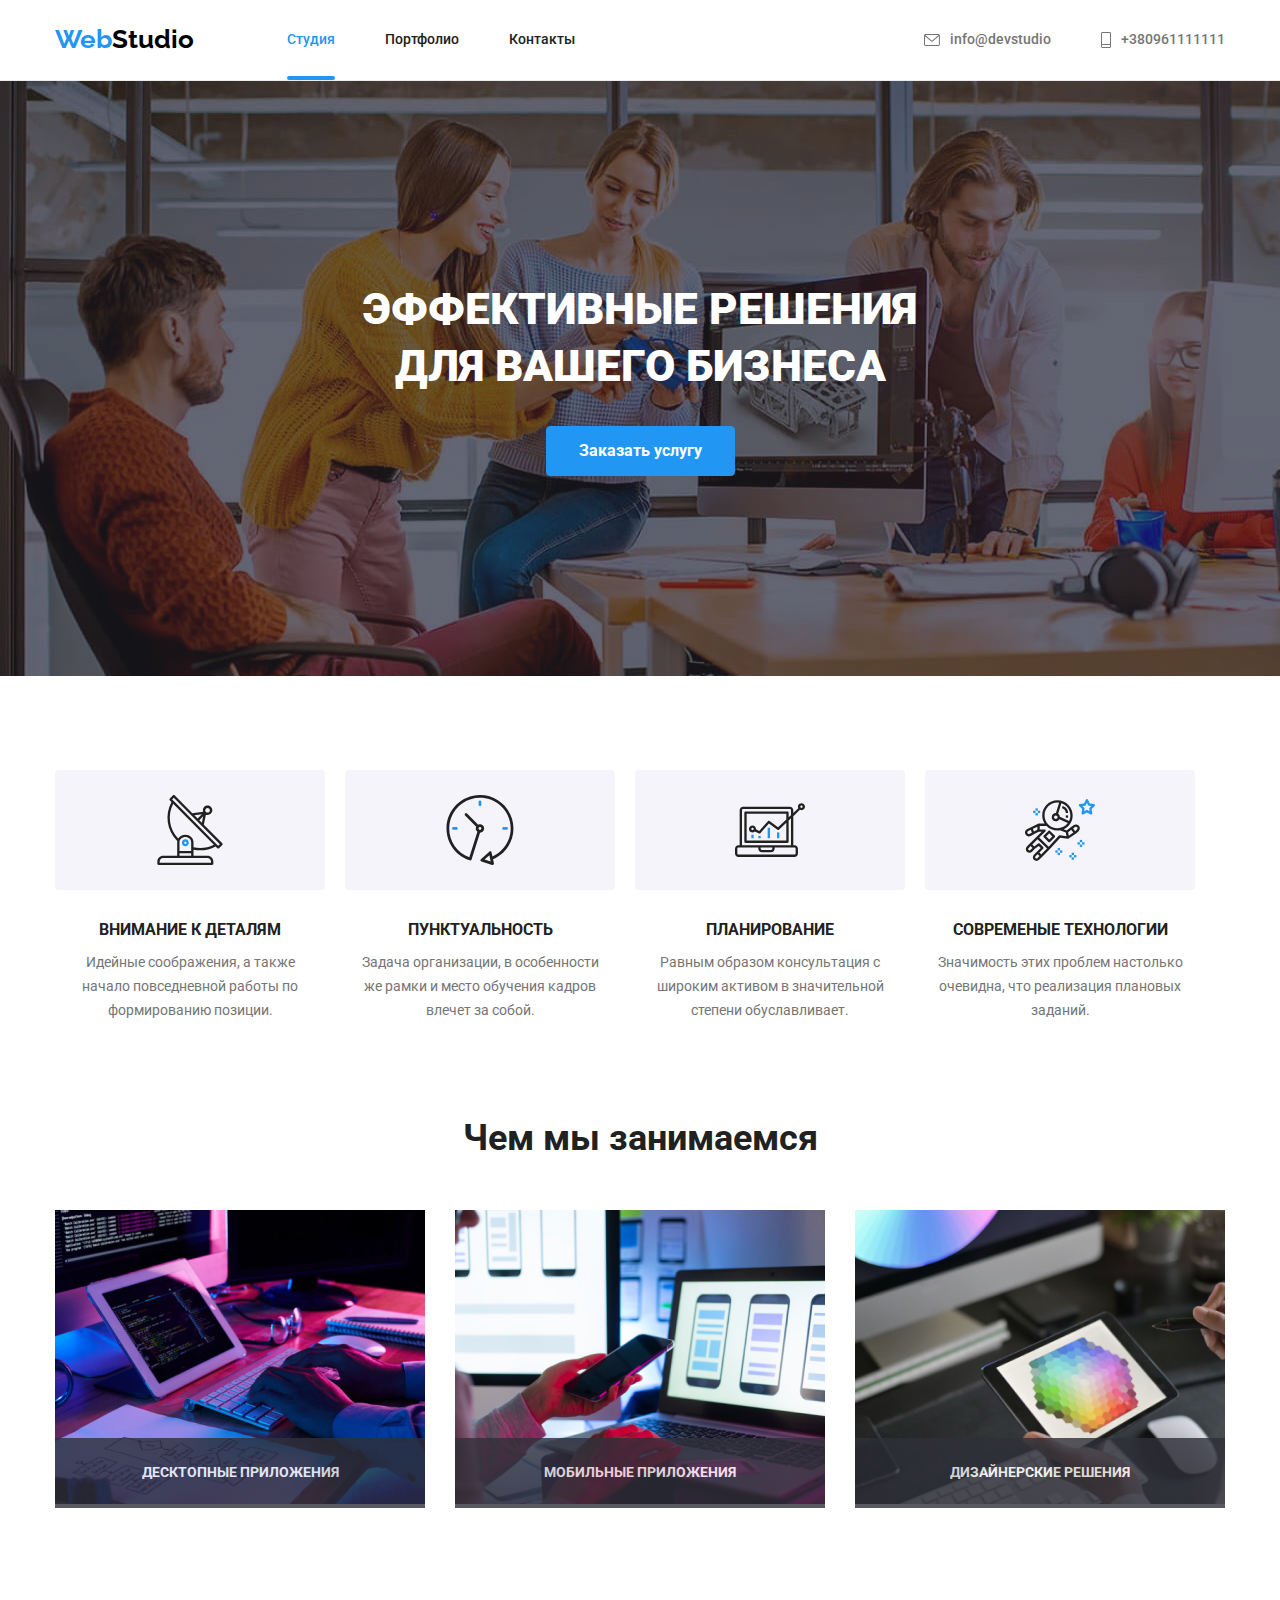
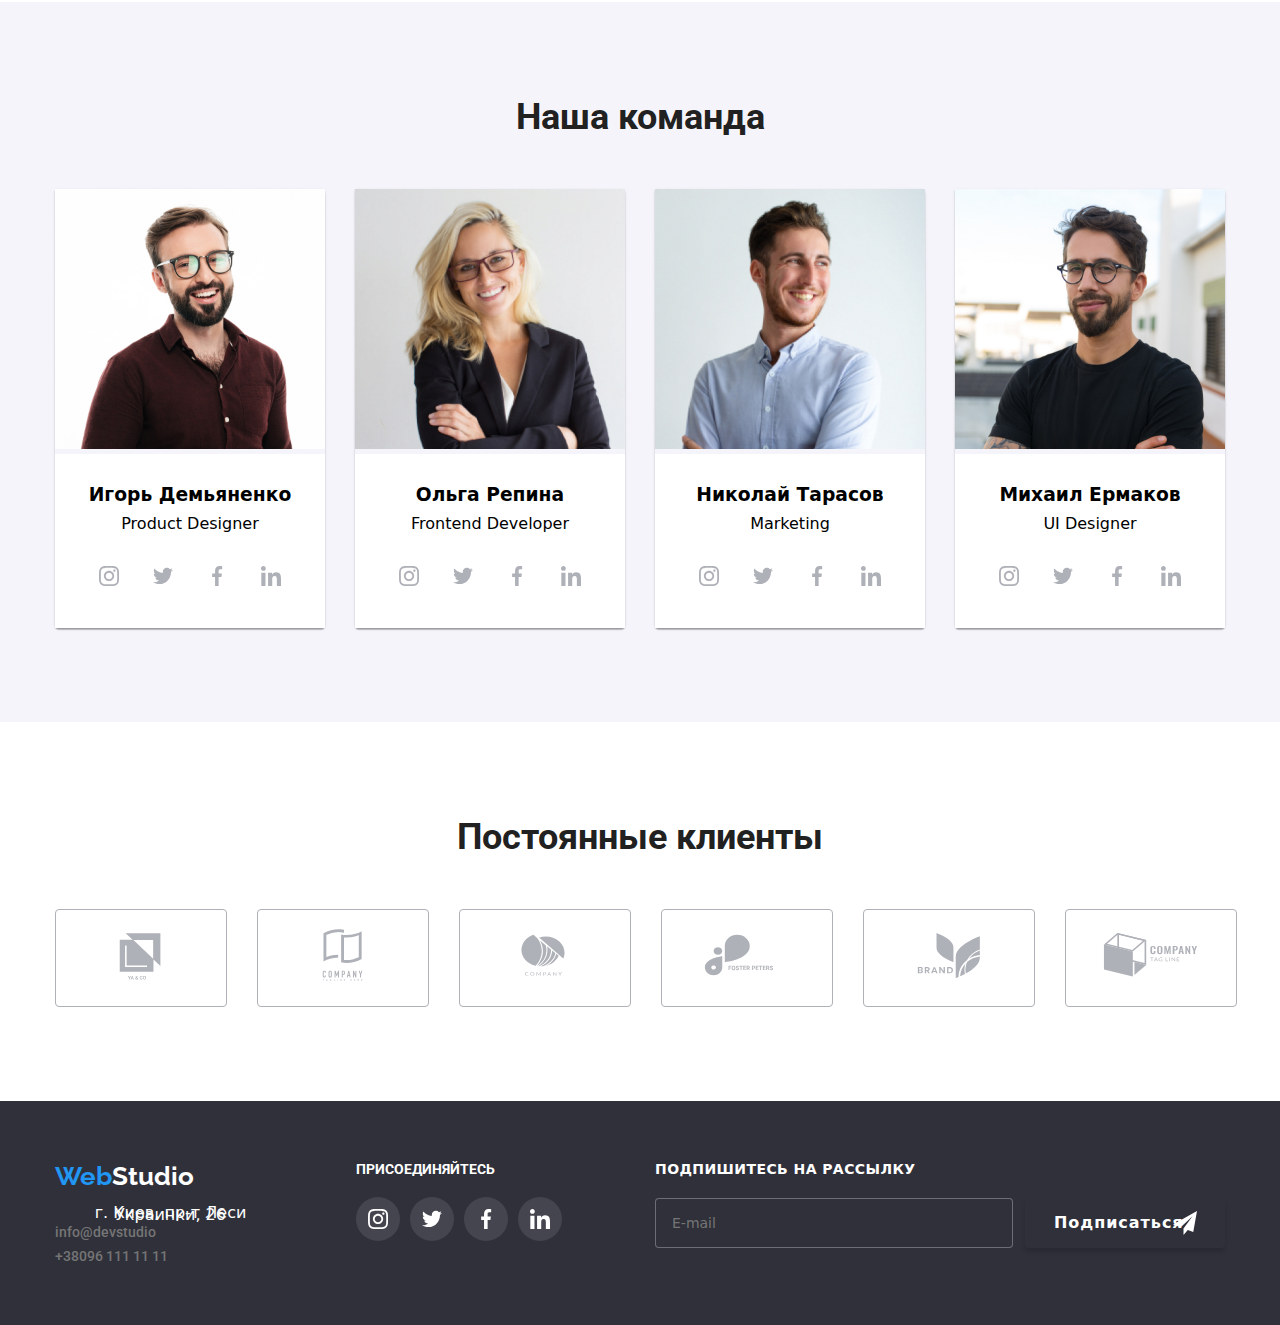
==== commit 42175b2f: "soon" ====
--- a/index.html
+++ b/index.html
@@ -485,7 +485,18 @@
            
     </ul>
                      
+    <div class="footer-subscription">
+        <span class="subscription-text">Подпишитесь на рассылку</span>
+        <form class="footer-form-sub">
+            <label for="email">
+               <input class="sub-email" type="email" name="email" id="email" placeholder="E-mail">
+            </label>
+            <button class="sub-button" type="button">Подписаться</button>
+
             
+        </form>
+        </div>
+
             </div>
    
     </footer>
--- a/css/styles.css
+++ b/css/styles.css
@@ -929,6 +929,77 @@
  margin-right: auto;
 }
 
+.footer-subscription {
+  margin-left: 93px;
+  font-weight: 700;
+  font-size: 14px;
+  line-height: 1.14;
+  letter-spacing: 0.03em;
+  text-transform: uppercase;
+  color: #2f303a;
+}
+.subscription-text {
+  align-content: center;
+  font-weight: bold;
+  font-size: 14px;
+  line-height: 1.143;
+  letter-spacing: 0.03em;
+  text-transform: uppercase;
+  color: #fff;
+}
+.footer-form-sub {
+  display: flex;
+  width: 570px;
+  height: 86px;
+}
+
+.sub-email {
+  width: 358px;
+  height: 50px;
+  background-color: #2F303A;
+  margin-top: 20px;
+  margin-right: 12px;
+  padding-left: 16px;
+  color: rgba(255, 255, 255, 0.3);
+  border: 1px solid rgba(255, 255, 255, 0.3);
+  box-sizing: border-box;
+  border-radius: 4px;
+  outline: none;
+}
+.sub-button {
+  position: relative;
+  margin-top: 20px;
+  width: 200px;
+  height: 50px;
+  padding-right: 62px;
+  padding-left: 29px;
+  border: 0px solid transparent;
+  background: var(--accent-color);
+  box-shadow: 0px 4px 4px rgb(0 0 0 / 15%);
+  border-radius: 4px;
+  color: #fff;
+  font-weight: 700;
+  font-size: 16px;
+  line-height: 1.87;
+  letter-spacing: 0.06em;
+  cursor: pointer;
+  transition: background-color 250ms cubic-bezier(0.4, 0, 0.2, 1);
+}
+
+.sub-button::after {
+  background-image: url(../images/send.svg);
+  width: 24px;
+  height: 24px;
+  position: absolute;
+  content: "";
+  top: 13px;
+  right: 28px;
+  fill: #fff;
+}
+.sub-button:hover,
+.sub-button:focus {
+  background-color: #2196F3;
+}
 /*.footer-icons{
   display: flex;
   flex-direction: column;
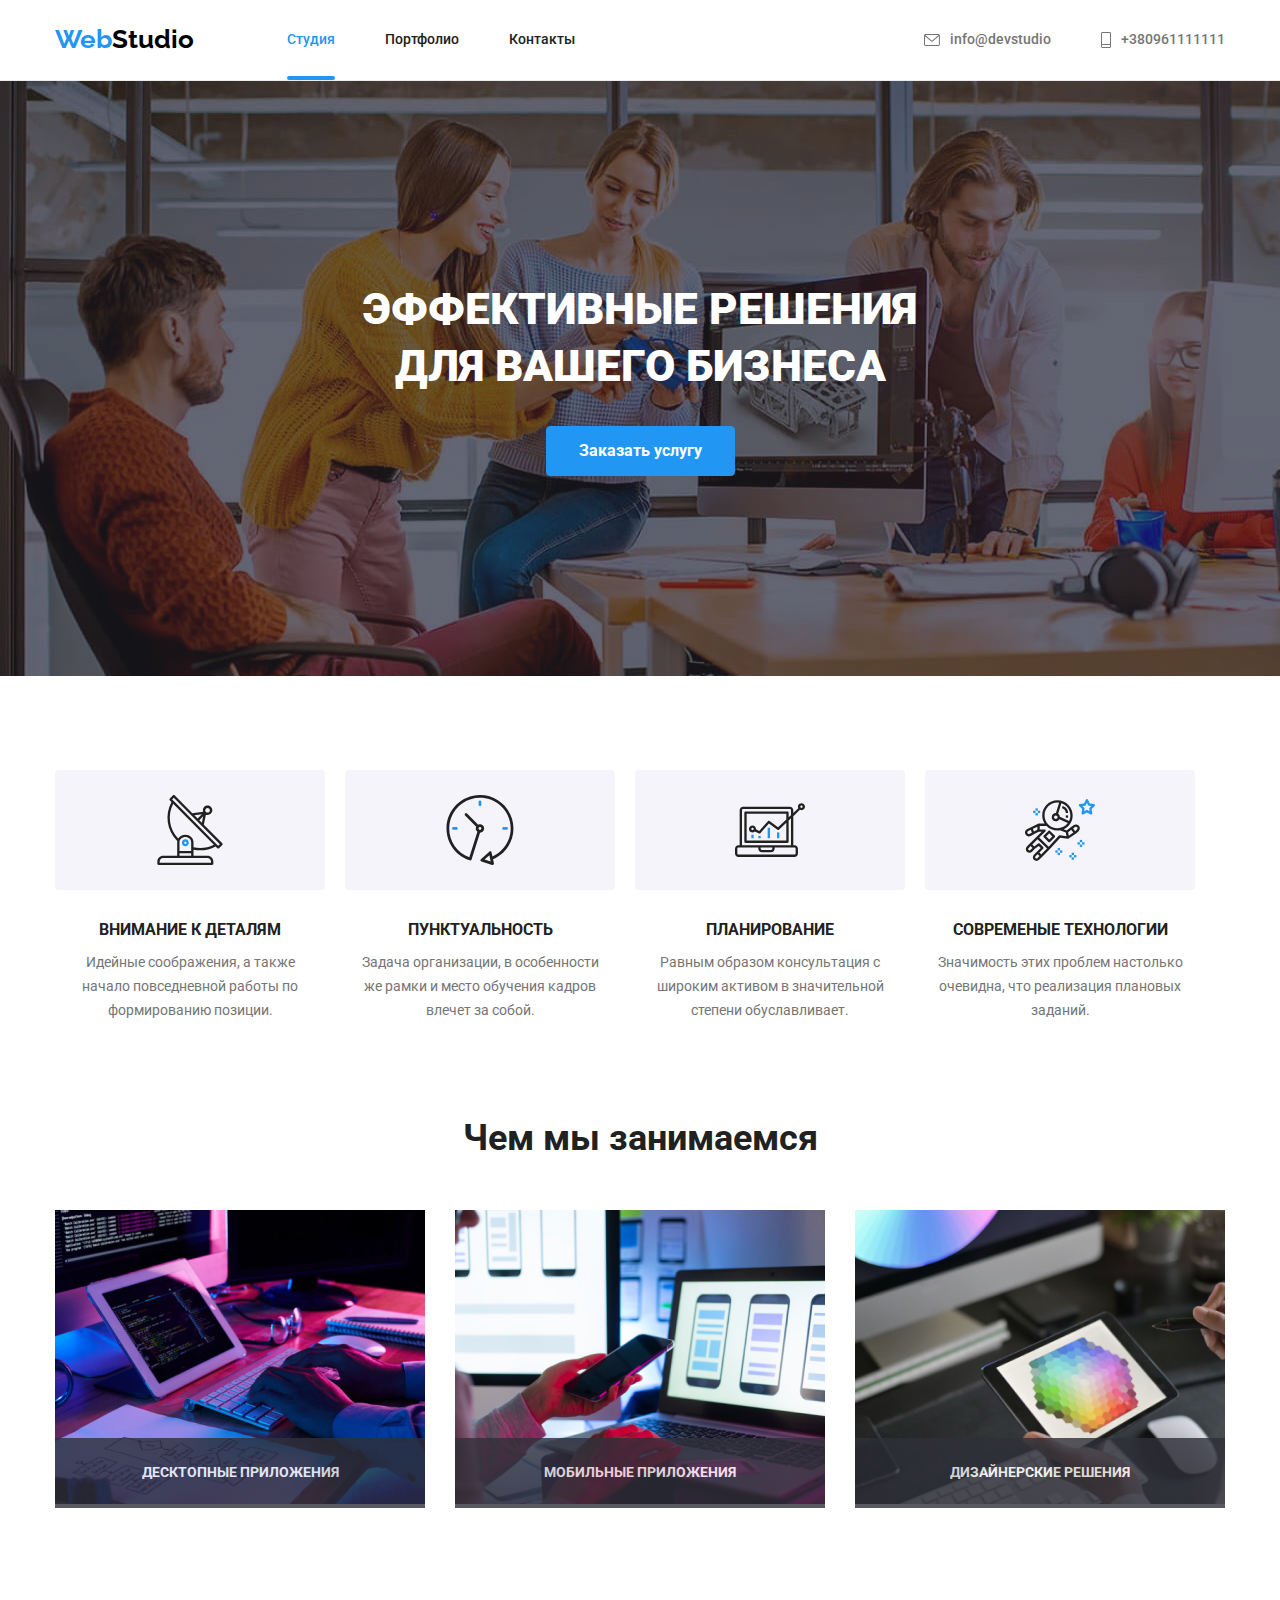
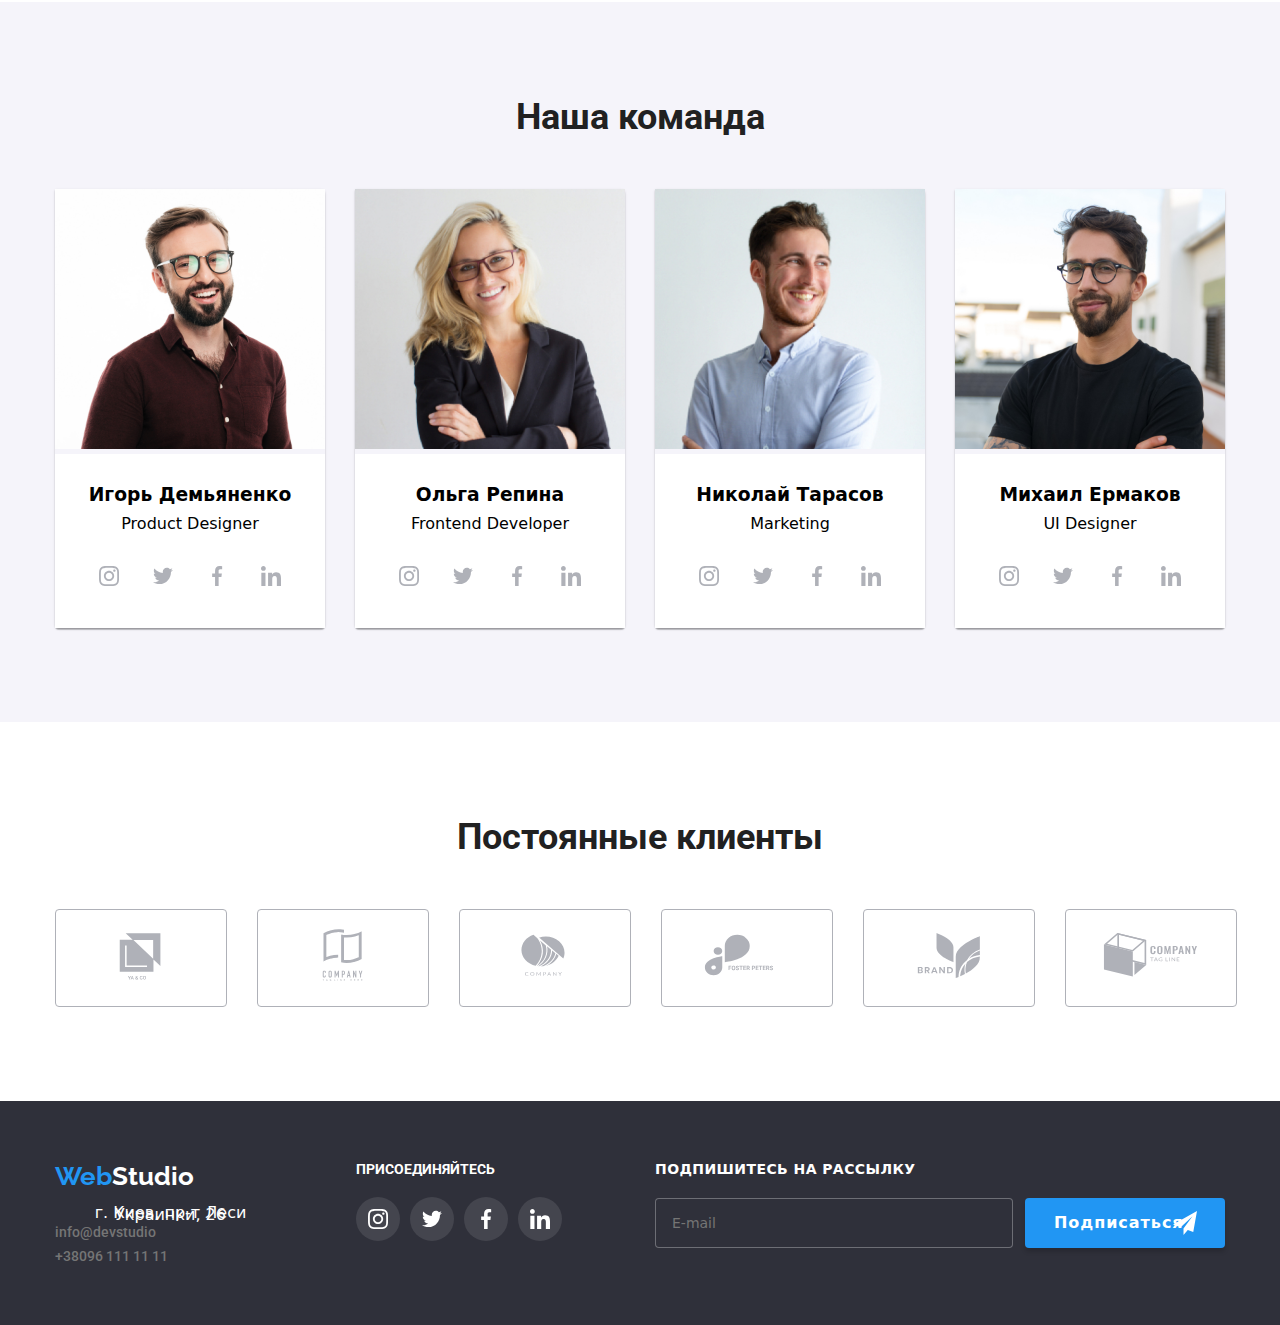
==== commit beef1a71: "last" ====
--- a/index.html
+++ b/index.html
@@ -62,7 +62,7 @@
             <h1> Эффективные решения <br/> для вашего бизнеса</h1>
         </div>
              
-        <button data-modal-open type="button" class="button-first" type="button">Заказать услугу</button>
+        <button data-modal-open class="button-first" type="button">Заказать услугу</button>
 
             <div class="backdrop is-hidden" data-modal>
                 <div class="modal">
@@ -85,7 +85,7 @@
 
                <label class="form-label" for="name">Телефон
                 <span class="form-wrap">
-                    <input class="form-input" type="tel" name="tel" id="tel">
+                    <input class="form-input" for="tel" type="tel" name="tel" id="tel">
                     <svg class="form-ic">
                         <use href="./images/ic-symbol-defs.svg#icon-tel-ic"></use>
                     </svg>
@@ -94,7 +94,7 @@
 
             <label class="form-label" for="name">Почта
                 <span class="form-wrap">
-                    <input class="form-input" type="email" name="email" id="email">
+                    <input class="form-input" for="mail" type="mail" name="mail" id="mail">
                     <svg class="form-ic">
                         <use href="./images/ic-symbol-defs.svg#icon-mail-ic"></use>
                     </svg>
@@ -105,19 +105,18 @@
                 <textarea class="input-text" name="comment" id="comment" cols="56" rows="8" placeholder="Введите текст"></textarea>
             </label>
 
-            <label class="input-checkbox" for="agreement">
-                <input class="checkbox-form checkbox-hidden-agreement" type="checkbox" name="agreement" value="agreement" id="agreement">
-                <span class="icons-checkbox"></span>
-                <span class="checkbox-agree">
-                    Соглашаюсь с рассылкой и принимаю
-                    <a class="agreement-conditions" href="Условия договора">Условия договора</a>
+
+            <label class="checkbox">
+                <input class="checkbox-input" type="checkbox" name="agreement" value="Соглашаюсь с рассылкой и принимаю"/>
+                <span class="checkbox-icon"></span>
+                <span class="checkbox-agree">Соглашаюсь с рассылкой и принимаю
+                    <a class="checkbox-condit" href="#">Условия договора</a>
                 </span>
             </label>
 
-            <label for="submit">
-                <button data-modal-open type="button" class="button-first" type="button">Отправить</button>
+                <button data-modal-open class="button-second" for="button-second" id="button-second" type="button">Отправить</button>
               
-            </label>
+           
                
            </form>        
                     
--- a/css/styles.css
+++ b/css/styles.css
@@ -54,8 +54,12 @@
   stroke: 1px;
   width: 30px;
   height: 30px;
-  background-color: transparent;
-  
+  background-color: transparent; 
+}
+
+.close:hover,
+.close:focus{
+  fill: #2196F3;
 }
 .modal{
   position: absolute;
@@ -80,8 +84,8 @@
 background-color: white;
 border: 1px solid rgba(0, 0, 0, 0.1);
 border-radius: 50%;
-margin-top: 8px;
-margin-right: 8px;
+/*margin-top: 8px;
+margin-right: 8px;*/
 display: flex;
 align-items: center;
 cursor: pointer;
@@ -141,7 +145,12 @@
 .form-input:hover,
 .form-input:focus{
   border-color: #188CE8;
-  transition: border 250ms cubic-bezier(0.4, 0, 0.2, 1);
+  transition: border 250ms cubic-bezier(0.4, 0, 0.2, 1); 
+}
+
+.form-input:hover + .form-ic,
+.form-input:focus + .form-ic{
+  fill: #2196F3;
 }
 
 .form-ic{
@@ -157,10 +166,7 @@
   transition: fill 250ms cubic-bezier(0.4, 0, 0.2, 1);
 }
 
-.form-ic:hover,
-.form-icon:focus{
-  fill:#2196F3;
-}
+
 
 .input-comment{
 text-align: left;
@@ -196,65 +202,62 @@
 transition: border 250ms cubic-bezier(0.4, 0, 0.2, 1);
 }
 
-.input-checkbox{
-  display: flex;
-  justify-content: end;
+
+.checkbox {
+  display: flex;
+  justify-content: center;
+  text-align: center;
+  margin-bottom: 30px;
   align-items: center;
-  margin-bottom: 30px;
-  cursor: pointer;
-}
-
-.checkbox-form{
-  display: inline-block;
-  font-size: 12px;
-  line-height: 1.16px;
-}
-
-.icons-checkbox{
+}
+.checkbox-input {
+  appearance: none;
+  position: absolute;
+}
+
+.checkbox-input:focus + .checkbox-icon{
+  border-color: #188CE8;
+}
+.checkbox-input:checked + .checkbox-icon{
+  border-color: #188CE8;
+  border-radius: 2px;
+  background-image: url('../images/Vector.svg');
+  background-size: contain;
+  background-color: #188CE8;
+  background-origin: content-box;
+}
+.checkbox-icon {
   display: inline-block;
   width: 16px;
   height: 15px;
-  background-color: white;
-  border-radius:4px;
-  border: 2px solid #000;
-  transition-property: background-color, border;
+
+  border-radius: 2px;
+  border: 2px solid #212121;
+  transition-property: border-color, background-color;
   transition-duration: 250ms;
-  transition-timing-function:cubic-bezier(0.4, 0, 0.2, 1);
-}
-
-.icons-checkbox:hover,
-.icons-checkbox:focus{
-border-color: #2196f3;
-transition: border 250ms cubic-bezier(0.4, 0, 0.2, 1);
-}
-
-.checkbox-hidden-agreement{
-  position: absolute;
-  width: 1px;
-  height: 1px;
-  margin: -1px;
-  padding: 0;
-  overflow: hidden;
-  border: 0;
-  clip: rect(0 0 0 0);
-}
-
-.checkbox-hidden-agreement:checked + .icons-checkbox{
-  background-image: url(../images/Vector.svg);
-  background-color: var(--accent-color);
-  border-color: var(--accent-color);
-  background-size: contain;
-  background-origin: border-box;
-  background-repeat: no-repeat;
-}
-
-.checkbox-agree{
-  display: inline-block;
-  padding-left: 7px;
+  transition-timing-function: cubic-bezier(0.4, 0, 0.2, 1);
+}
+.checkbox-agree {
   font-size: 14px;
   line-height: 1.71;
-  color: #757575;
-}
+  letter-spacing: 0.03em;
+  color: var(--color-text);
+  padding-left: 8.38px;
+}
+.checkbox-condit {
+  text-decoration: underline;
+  color: #188CE8;
+  font-family: Roboto;
+  font-style: normal;
+  font-weight: normal;
+  font-size: 14px;
+  line-height: 1.7;
+}
+
+
+
+
+/*межа*/
 .agreement-conditions{
   color: #2196f3;
   transition: color 250ms cubic-bezier(0.4, 0, 0.2, 1);
@@ -396,9 +399,7 @@
 
 
 
-.container-buttons:hover,
-:focus {color: white;
-}
+
 .bigger-section{
   padding-top: 94px;
   padding-bottom: 94px;
@@ -610,6 +611,23 @@
   cursor: pointer;
 }
 
+.button-second  {
+  font-family: Roboto;
+  font-weight: 700;
+  font-style: normal;
+  font-size: 16px;
+  line-height: 1.8;
+  color: var(--button-color);
+  background-color: #2196F3;
+  border-radius: 4px;
+  cursor: pointer;
+  padding: 10px 55px;
+  border: 1px solid #2196F3;
+  margin-left: auto;
+  margin-right: auto;
+  display: block;
+  cursor: pointer;
+}
 h3{
   list-style: none;
  margin: 0;
@@ -974,7 +992,7 @@
   padding-right: 62px;
   padding-left: 29px;
   border: 0px solid transparent;
-  background: var(--accent-color);
+  background: #2196F3;
   box-shadow: 0px 4px 4px rgb(0 0 0 / 15%);
   border-radius: 4px;
   color: #fff;
